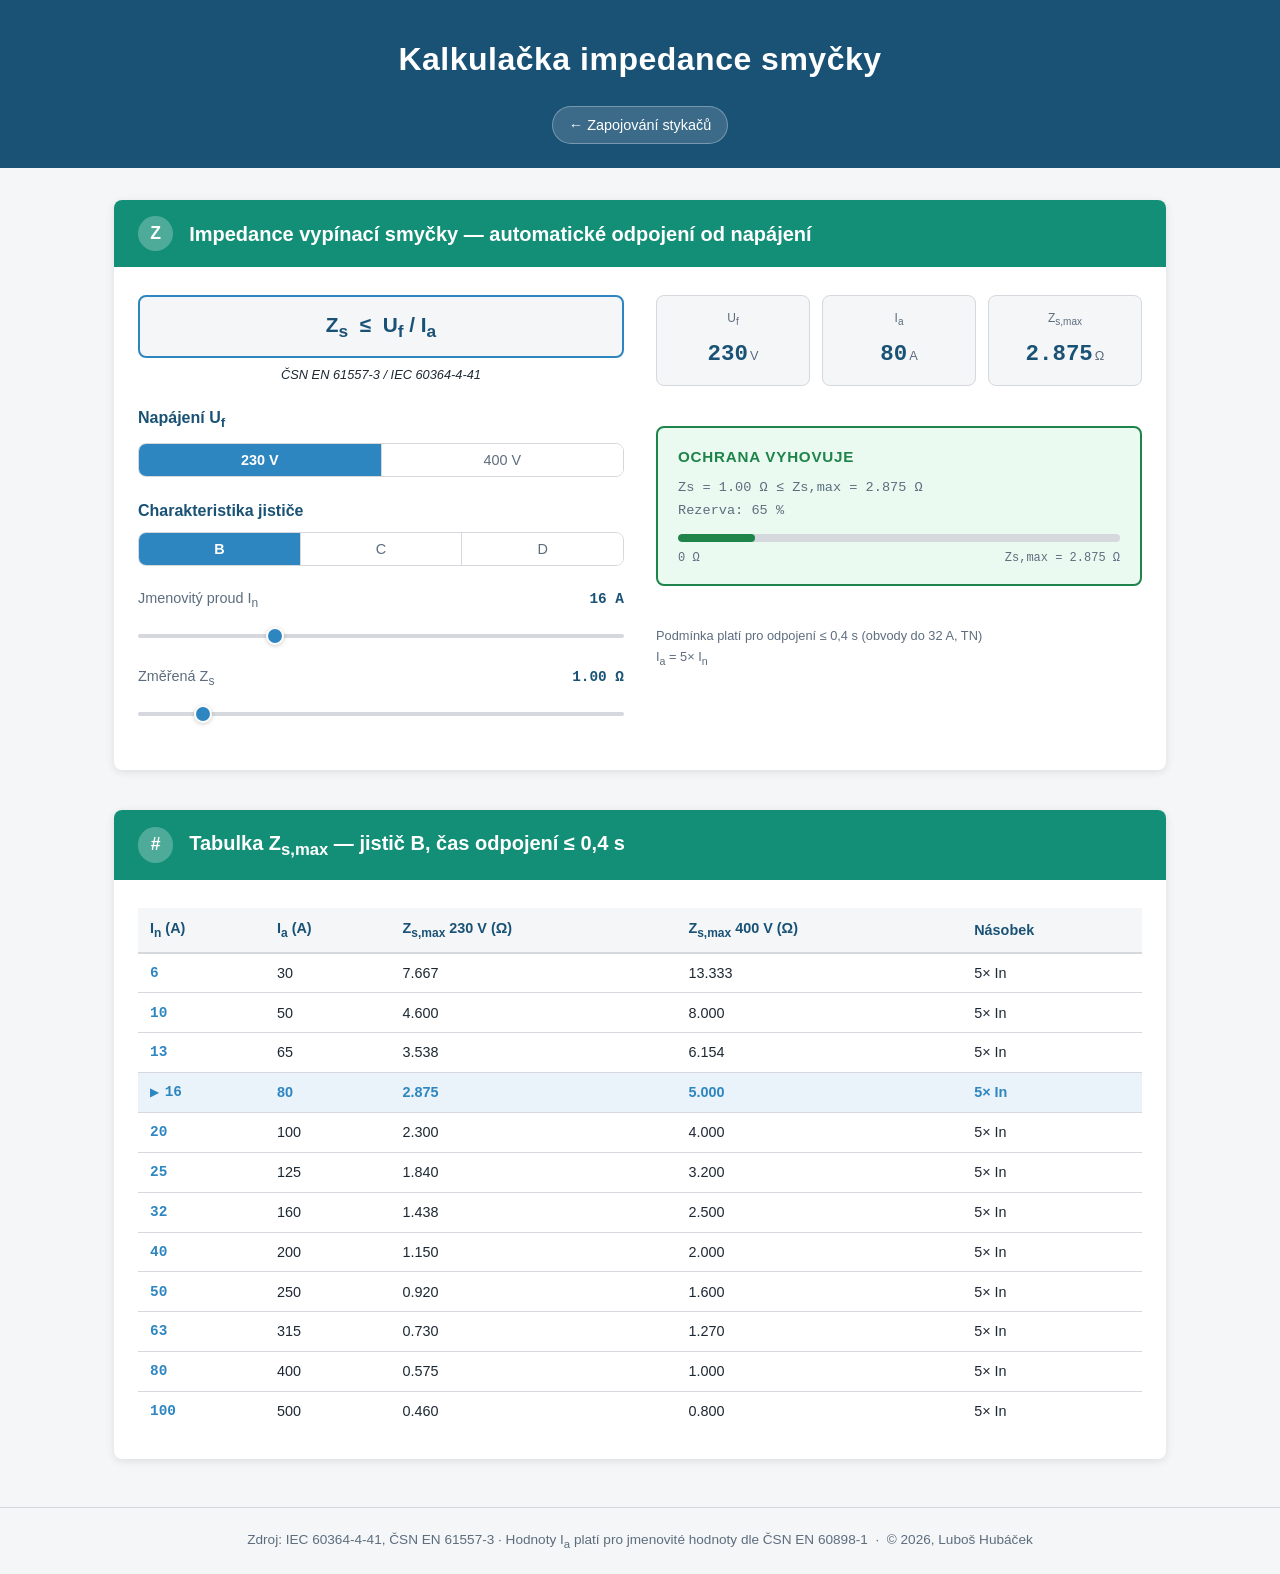
==== impedance-smycky.html @ 67691ec1 "Kalkulacka impedance smycky" ====
<!DOCTYPE html>
<html lang="cs">
<head>
  <meta charset="UTF-8">
  <meta name="viewport" content="width=device-width, initial-scale=1.0">
  <title>Kalkulačka impedance vypínací smyčky</title>
  <link rel="stylesheet" href="style.css">
  <link rel="icon" type="image/svg+xml" href="favicon.svg">
  <link rel="apple-touch-icon" href="apple-touch-icon.png">
</head>
<body>

  <header>
    <h1>Kalkulačka impedance smyčky</h1>
    <nav>
      <a href="index.html">← Zapojování stykačů</a>
    </nav>
  </header>

  <main>

    <section id="kalkulator">
      <div class="section-header header-impedance">
        <span class="section-number">Z</span>
        <h2>Impedance vypínací smyčky — automatické odpojení od napájení</h2>
      </div>

      <div class="section-body">

        <div class="description">
          <div class="formula-box">Z<sub>s</sub> &nbsp;≤&nbsp; U<sub>f</sub> / I<sub>a</sub></div>
          <p class="norm-label">ČSN EN 61557-3 / IEC 60364-4-41</p>

          <h3>Napájení U<sub>f</sub></h3>
          <div class="seg" id="seg-uf">
            <button class="active" data-uf="230" onclick="setUf(this)">230 V</button>
            <button data-uf="400" onclick="setUf(this)">400 V</button>
          </div>

          <h3>Charakteristika jističe</h3>
          <div class="seg" id="seg-type">
            <button class="active" data-type="B" onclick="setType(this)">B</button>
            <button data-type="C" onclick="setType(this)">C</button>
            <button data-type="D" onclick="setType(this)">D</button>
          </div>

          <div class="calc-field">
            <div class="calc-field-head">
              <label>Jmenovitý proud I<sub>n</sub></label>
              <span class="calc-val" id="out-in">16 A</span>
            </div>
            <input type="range" id="sl-in" min="0" max="11" step="1" value="3" oninput="setIn(this.value)">
          </div>

          <div class="calc-field">
            <div class="calc-field-head">
              <label>Změřená Z<sub>s</sub></label>
              <span class="calc-val" id="out-zs">1.00 Ω</span>
            </div>
            <input type="range" id="sl-zs" min="0.05" max="8.00" step="0.01" value="1.00" oninput="calc()">
          </div>
        </div>

        <div class="media-block">
          <div class="metrics">
            <div class="metric">
              <div class="m-label">U<sub>f</sub></div>
              <div><span class="m-val" id="m-uf">230</span><span class="m-unit">V</span></div>
            </div>
            <div class="metric">
              <div class="m-label">I<sub>a</sub></div>
              <div><span class="m-val" id="m-ia">80</span><span class="m-unit">A</span></div>
            </div>
            <div class="metric">
              <div class="m-label">Z<sub>s,max</sub></div>
              <div><span class="m-val" id="m-zsmax">2.875</span><span class="m-unit">Ω</span></div>
            </div>
          </div>

          <div class="result-panel ok" id="result-panel">
            <div class="result-verdict" id="result-verdict">Ochrana VYHOVUJE</div>
            <div class="result-detail" id="result-detail"></div>
            <div class="bar-wrap">
              <div class="bar-inner" id="bar" style="width:35%"></div>
            </div>
            <div class="bar-labels">
              <span>0 Ω</span>
              <span id="bar-limit-label">Z<sub>s,max</sub> = 2.875 Ω</span>
            </div>
          </div>

          <p class="calc-note">
            Podmínka platí pro odpojení ≤ 0,4 s (obvody do 32 A, TN)<br>
            I<sub>a</sub> = <span id="mult-info">5</span>× I<sub>n</sub>
          </p>
        </div>

      </div>
    </section>

    <section id="tabulka">
      <div class="section-header header-impedance">
        <span class="section-number">#</span>
        <h2>Tabulka Z<sub>s,max</sub> — jistič <span id="tbl-type-label">B</span>, čas odpojení ≤ 0,4 s</h2>
      </div>
      <div class="symbols-body">
        <table class="letter-table">
          <thead>
            <tr>
              <th>I<sub>n</sub> (A)</th>
              <th>I<sub>a</sub> (A)</th>
              <th>Z<sub>s,max</sub> 230 V (Ω)</th>
              <th>Z<sub>s,max</sub> 400 V (Ω)</th>
              <th>Násobek</th>
            </tr>
          </thead>
          <tbody id="tbl-body"></tbody>
        </table>
      </div>
    </section>

  </main>

  <footer>
    <p>Zdroj: IEC 60364-4-41, ČSN EN 61557-3 &middot; Hodnoty I<sub>a</sub> platí pro jmenovité hodnoty dle ČSN EN 60898-1 &nbsp;&middot;&nbsp; &copy; 2026, Luboš Hubáček</p>
  </footer>

<script>
const IN_VALS = [6, 10, 13, 16, 20, 25, 32, 40, 50, 63, 80, 100];
const MULT = { B: 5, C: 10, D: 20 };

let uf = 230, type = 'B', inIdx = 3;

function setUf(btn) {
  document.querySelectorAll('#seg-uf button').forEach(b => b.classList.remove('active'));
  btn.classList.add('active');
  uf = +btn.dataset.uf;
  document.getElementById('m-uf').textContent = uf;
  calc(); renderTable();
}

function setType(btn) {
  document.querySelectorAll('#seg-type button').forEach(b => b.classList.remove('active'));
  btn.classList.add('active');
  type = btn.dataset.type;
  document.getElementById('tbl-type-label').textContent = type;
  calc(); renderTable();
}

function setIn(idx) {
  inIdx = +idx;
  document.getElementById('out-in').textContent = IN_VALS[inIdx] + ' A';
  calc(); renderTable();
}

function calc() {
  const zs = parseFloat(document.getElementById('sl-zs').value);
  document.getElementById('out-zs').textContent = zs.toFixed(2) + ' Ω';

  const mult = MULT[type];
  const ia = IN_VALS[inIdx] * mult;
  const zsmax = +(uf / ia).toFixed(3);

  document.getElementById('m-ia').textContent = ia;
  document.getElementById('m-zsmax').textContent = zsmax.toFixed(3);
  document.getElementById('mult-info').textContent = mult;

  const panel  = document.getElementById('result-panel');
  const verdict = document.getElementById('result-verdict');
  const detail  = document.getElementById('result-detail');
  const bar     = document.getElementById('bar');

  const scale = Math.max(zsmax * 2, zs + 0.5);
  bar.style.width = Math.min(zs / scale * 100, 100).toFixed(1) + '%';
  document.getElementById('bar-limit-label').textContent = 'Zs,max = ' + zsmax.toFixed(3) + ' Ω';

  if (zs <= zsmax) {
    panel.className = 'result-panel ok';
    verdict.textContent = 'Ochrana VYHOVUJE';
    const reserve = ((zsmax - zs) / zsmax * 100).toFixed(0);
    detail.textContent =
      'Zs = ' + zs.toFixed(2) + ' Ω ≤ Zs,max = ' + zsmax.toFixed(3) + ' Ω\nRezerva: ' + reserve + ' %';
  } else {
    panel.className = 'result-panel fail';
    verdict.textContent = 'Ochrana NEVYHOVUJE';
    const over = ((zs - zsmax) / zsmax * 100).toFixed(0);
    detail.textContent =
      'Zs = ' + zs.toFixed(2) + ' Ω > Zs,max = ' + zsmax.toFixed(3) + ' Ω\nPřekročení: ' + over + ' % — nutno snížit impedanci smyčky';
  }
}

function renderTable() {
  const tbody = document.getElementById('tbl-body');
  const mult = MULT[type];
  tbody.innerHTML = '';
  IN_VALS.forEach((iv, i) => {
    const ia = iv * mult;
    const tr = document.createElement('tr');
    if (i === inIdx) tr.className = 'row-active';
    tr.innerHTML =
      '<td>' + iv + '</td>' +
      '<td>' + ia + '</td>' +
      '<td>' + (230 / ia).toFixed(3) + '</td>' +
      '<td>' + (400 / ia).toFixed(3) + '</td>' +
      '<td>' + mult + '× In</td>';
    tbody.appendChild(tr);
  });
}

document.getElementById('out-in').textContent = IN_VALS[inIdx] + ' A';
calc();
renderTable();
</script>
</body>
</html>
---- style.css ----
/* ── Reset & základy ── */
*, *::before, *::after {
  box-sizing: border-box;
  margin: 0;
  padding: 0;
}

:root {
  --clr-primary:   #1a5276;
  --clr-accent:    #2e86c1;
  --clr-bg:        #f4f6f8;
  --clr-surface:   #ffffff;
  --clr-border:    #d5d8dc;
  --clr-text:      #1c2833;
  --clr-muted:     #5d6d7e;
  --radius:        8px;
  --shadow:        0 2px 8px rgba(0,0,0,.10);
}

html {
  scroll-behavior: smooth;
}

body {
  font-family: 'Segoe UI', Arial, sans-serif;
  font-size: 1rem;
  line-height: 1.7;
  color: var(--clr-text);
  background: var(--clr-bg);
}

/* ── Header ── */
header {
  background: var(--clr-primary);
  color: #fff;
  padding: 2rem 1.5rem 1.5rem;
  text-align: center;
}

header h1 {
  font-size: 2rem;
  font-weight: 700;
  letter-spacing: .5px;
}

.subtitle {
  margin-top: .4rem;
  font-size: .95rem;
  opacity: .8;
}

nav {
  margin-top: 1.25rem;
  display: flex;
  flex-wrap: wrap;
  justify-content: center;
  gap: .6rem;
}

nav a {
  color: #fff;
  text-decoration: none;
  background: rgba(255,255,255,.15);
  border: 1px solid rgba(255,255,255,.3);
  border-radius: 20px;
  padding: .35rem 1rem;
  font-size: .9rem;
  transition: background .2s;
}

nav a:hover {
  background: rgba(255,255,255,.28);
}

/* ── Main layout ── */
main {
  max-width: 1100px;
  margin: 0 auto;
  padding: 2rem 1.5rem 3rem;
  display: flex;
  flex-direction: column;
  gap: 2.5rem;
}

/* ── Sekce ── */
section {
  background: var(--clr-surface);
  border-radius: var(--radius);
  box-shadow: var(--shadow);
  overflow: hidden;
}

.section-header {
  display: flex;
  align-items: center;
  gap: 1rem;
  background: var(--clr-accent);
  color: #fff;
  padding: 1rem 1.5rem;
}

.section-number {
  display: flex;
  align-items: center;
  justify-content: center;
  width: 2.2rem;
  height: 2.2rem;
  border-radius: 50%;
  background: rgba(255,255,255,.25);
  font-size: 1.1rem;
  font-weight: 700;
  flex-shrink: 0;
}

.section-header h2 {
  font-size: 1.25rem;
  font-weight: 600;
}

.section-body {
  padding: 1.75rem 1.5rem;
  display: grid;
  grid-template-columns: 1fr 1fr;
  gap: 2rem;
  align-items: start;
}

/* ── Popis ── */
.description p {
  margin-bottom: .9rem;
  color: var(--clr-text);
}

.description h3 {
  font-size: 1rem;
  font-weight: 600;
  margin: 1.1rem 0 .5rem;
  color: var(--clr-primary);
}

.description ul {
  padding-left: 1.3rem;
}

.description ul li {
  margin-bottom: .35rem;
  color: var(--clr-muted);
}

/* ── Média ── */
.media-block {
  display: flex;
  flex-direction: column;
  gap: 1.5rem;
}

figure {
  text-align: center;
}

.schema-img {
  max-width: 100%;
  height: auto;
  border: 1px solid var(--clr-border);
  border-radius: var(--radius);
  display: block;
  margin: 0 auto;
}

.video-figure video {
  width: 100%;
  border-radius: var(--radius);
  border: 1px solid var(--clr-border);
  display: block;
}

figcaption {
  margin-top: .5rem;
  font-size: .82rem;
  color: var(--clr-muted);
  font-style: italic;
}

/* ── Footer ── */
footer {
  text-align: center;
  padding: 1.25rem;
  font-size: .85rem;
  color: var(--clr-muted);
  border-top: 1px solid var(--clr-border);
}

/* ── Sekce značky ── */
.header-znacky {
  background: #1a6b4a;
}

.symbols-body {
  display: block !important;
  padding: 1.75rem 1.5rem;
}

.symbols-intro {
  margin-bottom: 1.5rem;
  color: var(--clr-text);
}

.symbols-grid {
  display: grid;
  grid-template-columns: repeat(auto-fill, minmax(185px, 1fr));
  gap: 1rem;
  margin-bottom: 2rem;
}

.symbol-card {
  border: 1px solid var(--clr-border);
  border-radius: var(--radius);
  padding: 1rem .75rem .75rem;
  text-align: center;
  background: var(--clr-bg);
  transition: box-shadow .15s;
}

.symbol-card:hover {
  box-shadow: 0 3px 10px rgba(0,0,0,.12);
}

.sym-svg {
  width: 100%;
  max-width: 120px;
  height: auto;
  display: block;
  margin: 0 auto .75rem;
  color: var(--clr-primary);
}

img.sym-svg {
  object-fit: contain;
  max-height: 80px;
}

.sym-info {
  display: flex;
  flex-direction: column;
  align-items: center;
  gap: .2rem;
}

.sym-code {
  font-weight: 700;
  font-size: 1rem;
  color: var(--clr-accent);
  font-family: 'Courier New', monospace;
}

.sym-name {
  font-size: .8rem;
  color: var(--clr-muted);
  line-height: 1.3;
}

.table-heading {
  font-size: 1rem;
  font-weight: 600;
  color: var(--clr-primary);
  margin-bottom: .75rem;
}

.letter-table {
  width: 100%;
  border-collapse: collapse;
  font-size: .9rem;
}

.letter-table th {
  background: var(--clr-bg);
  padding: .5rem .75rem;
  text-align: left;
  border-bottom: 2px solid var(--clr-border);
  color: var(--clr-primary);
  font-weight: 600;
}

.letter-table td {
  padding: .45rem .75rem;
  border-bottom: 1px solid var(--clr-border);
}

.letter-table td:first-child {
  font-weight: 700;
  font-family: 'Courier New', monospace;
  color: var(--clr-accent);
  white-space: nowrap;
}

.letter-table tr:last-child td {
  border-bottom: none;
}

/* ── Responzivita ── */
@media (max-width: 700px) {
  .section-body {
    grid-template-columns: 1fr;
  }

  header h1 {
    font-size: 1.5rem;
  }
}

/* ── Kalkulačka impedance smyčky ── */
.header-impedance {
  background: #148f77;
}

.formula-box {
  background: var(--clr-bg);
  border: 2px solid var(--clr-accent);
  border-radius: var(--radius);
  padding: .6rem 1.2rem;
  font-size: 1.3rem;
  font-weight: 600;
  text-align: center;
  color: var(--clr-primary);
  margin-bottom: .4rem;
}

.norm-label {
  font-size: .8rem;
  color: var(--clr-muted);
  text-align: center;
  margin-bottom: 1.25rem;
  font-style: italic;
}

.seg {
  display: flex;
  border: 1px solid var(--clr-border);
  border-radius: var(--radius);
  overflow: hidden;
  margin-bottom: 1.25rem;
}

.seg button {
  flex: 1;
  padding: .5rem;
  background: var(--clr-surface);
  border: none;
  border-right: 1px solid var(--clr-border);
  color: var(--clr-muted);
  font-family: inherit;
  font-size: .9rem;
  font-weight: 500;
  cursor: pointer;
  transition: background .15s, color .15s;
}

.seg button:last-child { border-right: none; }
.seg button:hover { background: var(--clr-bg); color: var(--clr-primary); }
.seg button.active { background: var(--clr-accent); color: #fff; font-weight: 600; }

.calc-field { margin-bottom: 1.1rem; }

.calc-field-head {
  display: flex;
  justify-content: space-between;
  align-items: baseline;
  margin-bottom: 6px;
  font-size: .9rem;
  color: var(--clr-muted);
}

.calc-val {
  font-weight: 700;
  color: var(--clr-primary);
  font-family: 'Courier New', monospace;
}

input[type=range] {
  -webkit-appearance: none;
  width: 100%;
  height: 4px;
  background: var(--clr-border);
  border-radius: 2px;
  outline: none;
  cursor: pointer;
}

input[type=range]::-webkit-slider-thumb {
  -webkit-appearance: none;
  width: 18px;
  height: 18px;
  border-radius: 50%;
  background: var(--clr-accent);
  border: 2px solid #fff;
  box-shadow: 0 1px 4px rgba(0,0,0,.2);
  cursor: pointer;
  transition: transform .1s;
}

input[type=range]::-webkit-slider-thumb:hover { transform: scale(1.2); }

input[type=range]::-moz-range-thumb {
  width: 18px;
  height: 18px;
  border-radius: 50%;
  background: var(--clr-accent);
  border: 2px solid #fff;
  cursor: pointer;
}

.metrics {
  display: grid;
  grid-template-columns: repeat(3, 1fr);
  gap: .75rem;
  margin-bottom: 1rem;
}

.metric {
  background: var(--clr-bg);
  border: 1px solid var(--clr-border);
  border-radius: var(--radius);
  padding: .75rem .5rem;
  text-align: center;
}

.m-label { font-size: .75rem; color: var(--clr-muted); margin-bottom: .25rem; }

.m-val {
  font-size: 1.4rem;
  font-weight: 700;
  color: var(--clr-primary);
  font-family: 'Courier New', monospace;
}

.m-unit { font-size: .8rem; color: var(--clr-muted); margin-left: 2px; }

.result-panel {
  border-radius: var(--radius);
  padding: 1rem 1.25rem;
  border: 2px solid var(--clr-border);
  background: var(--clr-bg);
  margin-bottom: 1rem;
  transition: border-color .3s, background .3s;
}

.result-panel.ok  { border-color: #1e8449; background: #eafaf1; }
.result-panel.fail { border-color: #c0392b; background: #fdedec; }

.result-verdict {
  font-size: .95rem;
  font-weight: 700;
  letter-spacing: .05em;
  text-transform: uppercase;
  margin-bottom: .4rem;
}

.ok  .result-verdict { color: #1e8449; }
.fail .result-verdict { color: #c0392b; }

.result-detail {
  font-size: .85rem;
  color: var(--clr-muted);
  line-height: 1.7;
  font-family: 'Courier New', monospace;
  white-space: pre-line;
}

.bar-wrap {
  background: var(--clr-border);
  border-radius: 4px;
  height: 8px;
  overflow: hidden;
  margin: .75rem 0 .35rem;
}

.bar-inner {
  height: 100%;
  border-radius: 4px;
  transition: width .3s ease, background .3s;
  background: #1e8449;
}

.result-panel.fail .bar-inner { background: #c0392b; }

.bar-labels {
  display: flex;
  justify-content: space-between;
  font-size: .75rem;
  color: var(--clr-muted);
  font-family: 'Courier New', monospace;
}

.calc-note {
  font-size: .8rem;
  color: var(--clr-muted);
  line-height: 1.6;
}

.row-active td {
  background: rgba(46, 134, 193, .1);
  color: var(--clr-accent);
  font-weight: 700;
}

.row-active td:first-child::before {
  content: '▶ ';
  font-size: .7rem;
}
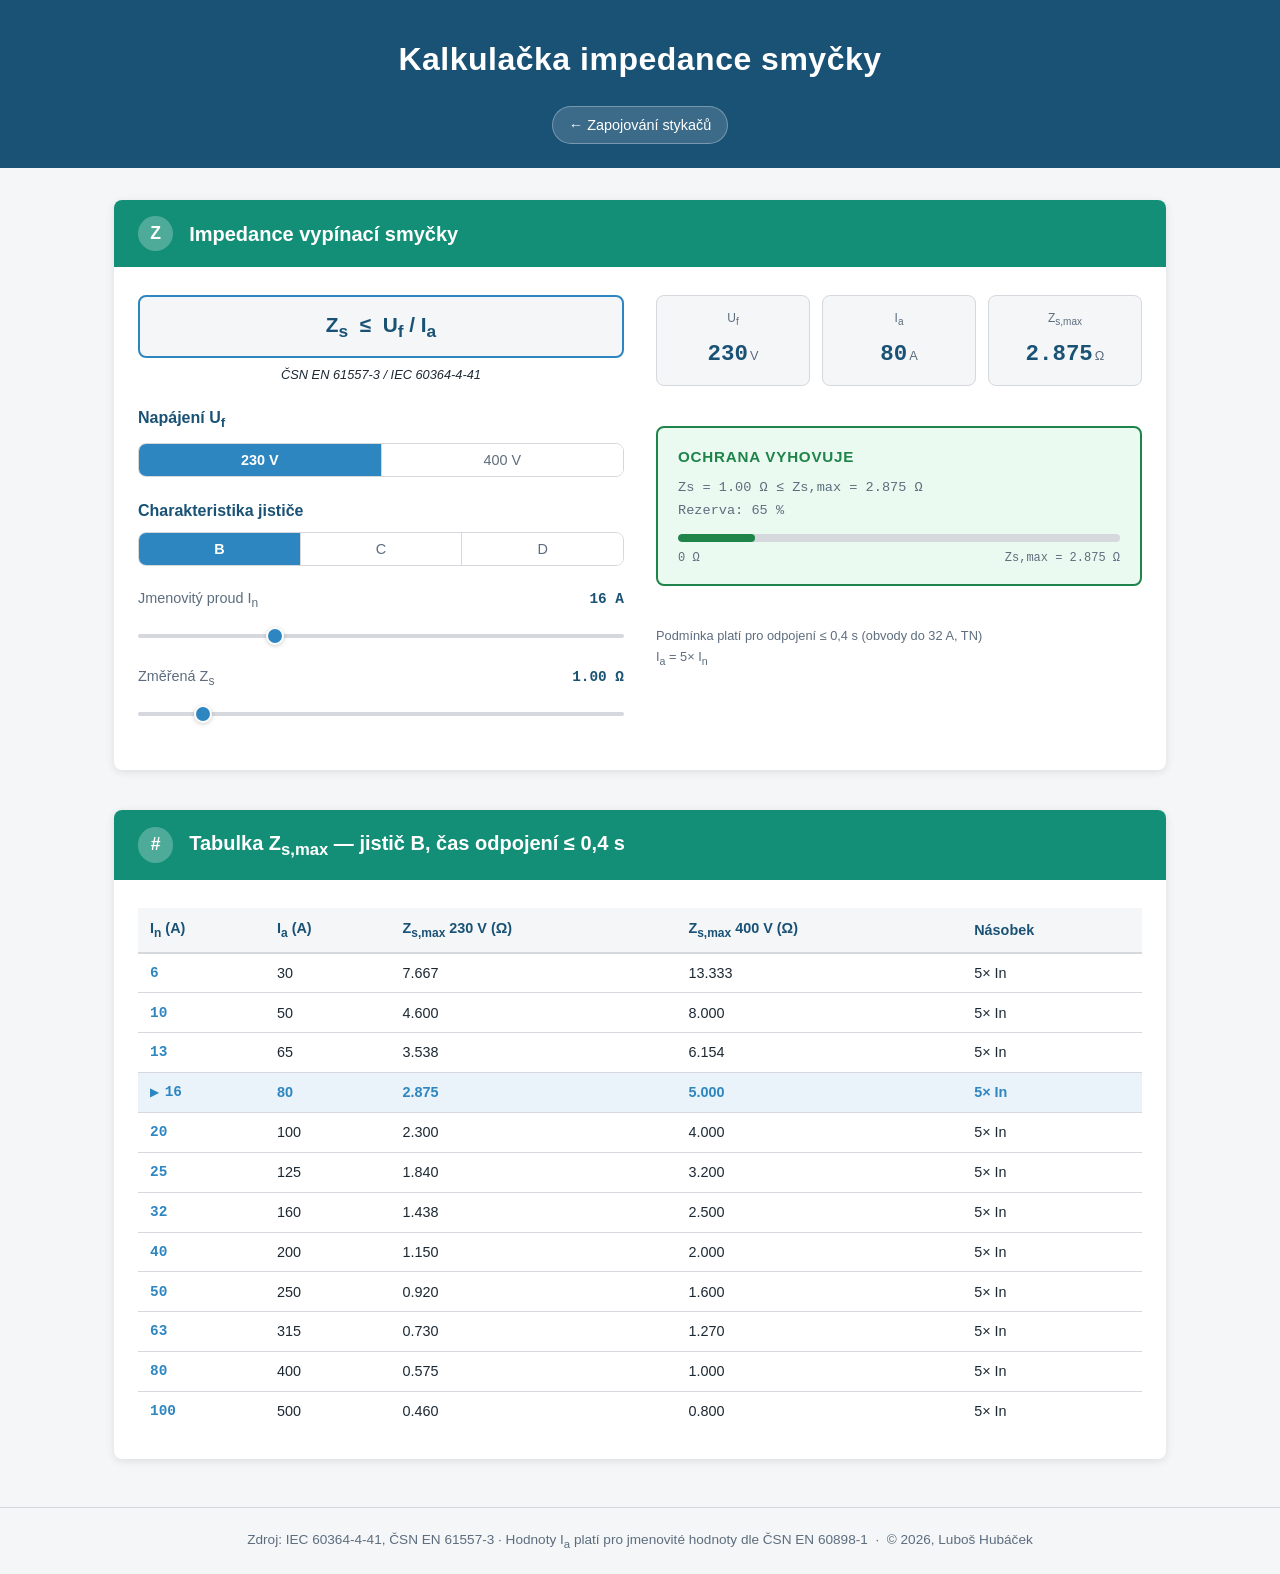
==== commit ac666ed5: "Kalkulacka impedance smycky" ====
--- a/impedance-smycky.html
+++ b/impedance-smycky.html
@@ -22,7 +22,7 @@
     <section id="kalkulator">
       <div class="section-header header-impedance">
         <span class="section-number">Z</span>
-        <h2>Impedance vypínací smyčky — automatické odpojení od napájení</h2>
+        <h2>Impedance vypínací smyčky</h2>
       </div>
 
       <div class="section-body">
